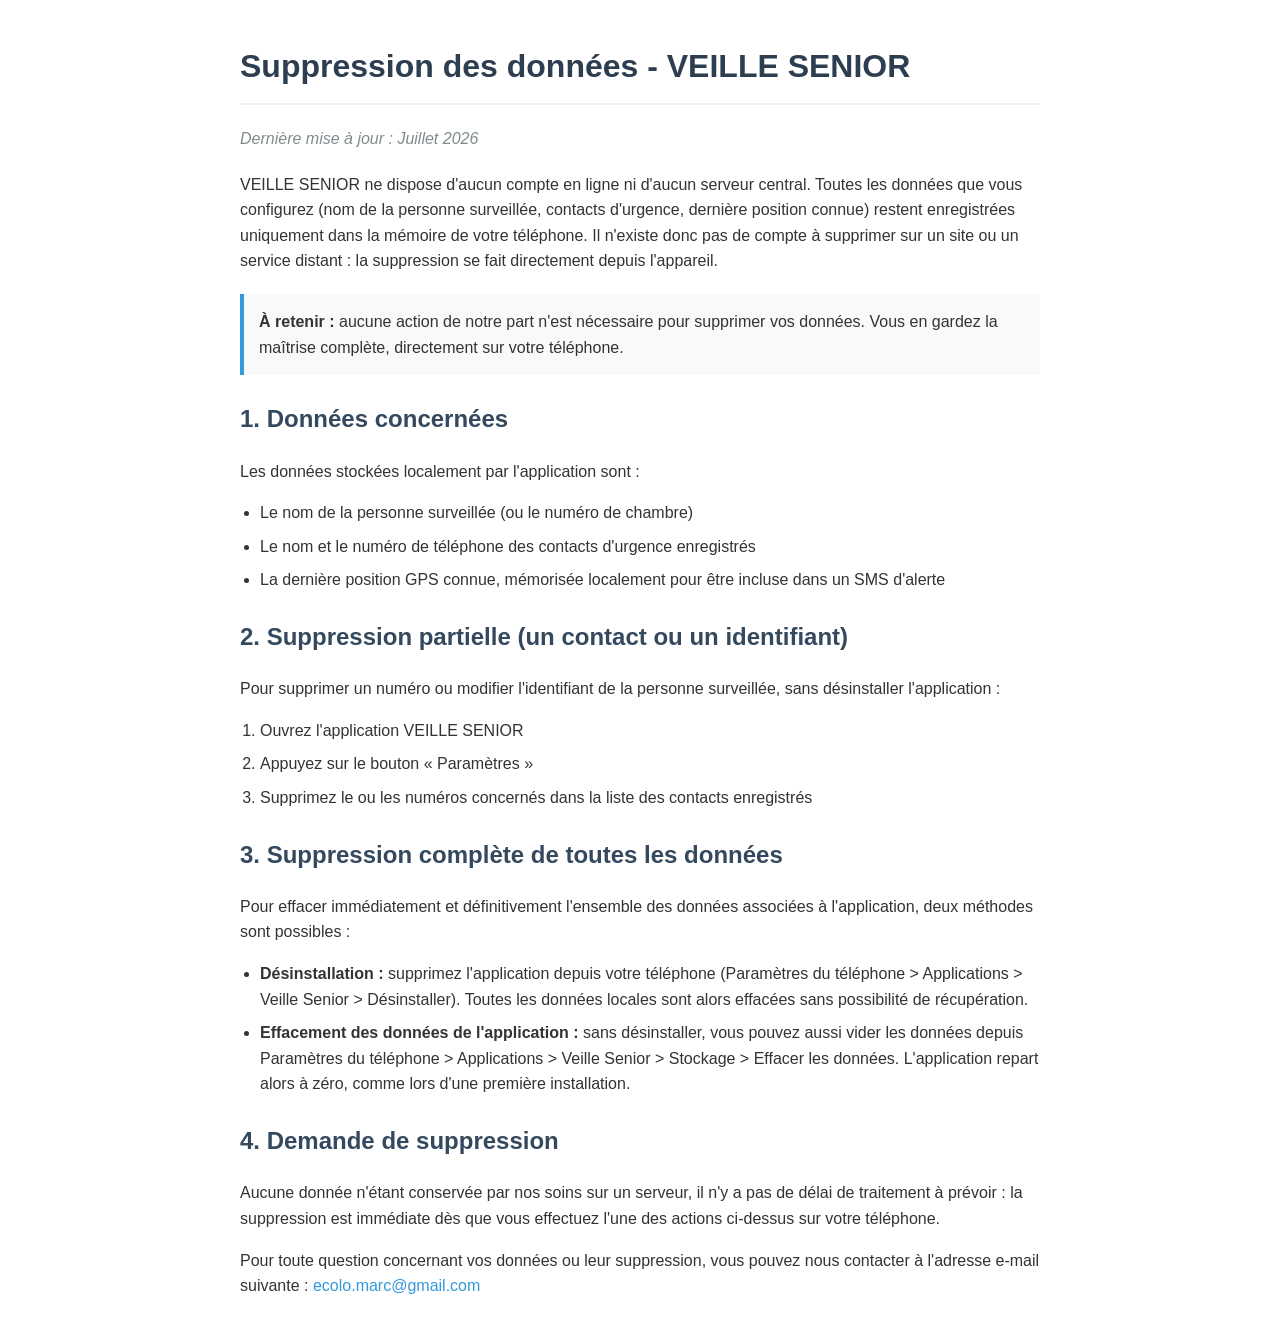
==== delete-data.html @ 9bf7fa1d "Add delete-data.html with data deletion instructions This HTML file provides instructions for deleti" ====
<!DOCTYPE html>
<html lang="fr">
<head>
    <meta charset="UTF-8">
    <meta name="viewport" content="width=device-width, initial-scale=1.0">
    <title>Suppression des données - VEILLE SENIOR</title>
    <style>
        body {
            font-family: Arial, sans-serif;
            line-height: 1.6;
            color: #333;
            max-width: 800px;
            margin: 0 auto;
            padding: 20px;
        }
        h1 {
            color: #2c3e50;
            border-bottom: 2px solid #ecf0f1;
            padding-bottom: 10px;
        }
        h2 {
            color: #34495e;
            margin-top: 25px;
        }
        .date {
            font-style: italic;
            color: #7f8c8d;
            margin-bottom: 20px;
        }
        .highlight {
            background-color: #f8f9fa;
            border-left: 4px solid #3498db;
            padding: 15px;
            margin: 20px 0;
        }
        ul, ol {
            padding-left: 20px;
        }
        li {
            margin-bottom: 8px;
        }
        a {
            color: #3498db;
            text-decoration: none;
        }
        a:hover {
            text-decoration: underline;
        }
    </style>
</head>
<body>

    <h1>Suppression des données - VEILLE SENIOR</h1>
    <p class="date">Dernière mise à jour : Juillet 2026</p>

    <p>VEILLE SENIOR ne dispose d'aucun compte en ligne ni d'aucun serveur central. Toutes les données que vous configurez (nom de la personne surveillée, contacts d'urgence, dernière position connue) restent enregistrées uniquement dans la mémoire de votre téléphone. Il n'existe donc pas de compte à supprimer sur un site ou un service distant : la suppression se fait directement depuis l'appareil.</p>

    <div class="highlight">
        <strong>À retenir :</strong> aucune action de notre part n'est nécessaire pour supprimer vos données. Vous en gardez la maîtrise complète, directement sur votre téléphone.
    </div>

    <h2>1. Données concernées</h2>
    <p>Les données stockées localement par l'application sont :</p>
    <ul>
        <li>Le nom de la personne surveillée (ou le numéro de chambre)</li>
        <li>Le nom et le numéro de téléphone des contacts d'urgence enregistrés</li>
        <li>La dernière position GPS connue, mémorisée localement pour être incluse dans un SMS d'alerte</li>
    </ul>

    <h2>2. Suppression partielle (un contact ou un identifiant)</h2>
    <p>Pour supprimer un numéro ou modifier l'identifiant de la personne surveillée, sans désinstaller l'application :</p>
    <ol>
        <li>Ouvrez l'application VEILLE SENIOR</li>
        <li>Appuyez sur le bouton « Paramètres »</li>
        <li>Supprimez le ou les numéros concernés dans la liste des contacts enregistrés</li>
    </ol>

    <h2>3. Suppression complète de toutes les données</h2>
    <p>Pour effacer immédiatement et définitivement l'ensemble des données associées à l'application, deux méthodes sont possibles :</p>
    <ul>
        <li><strong>Désinstallation :</strong> supprimez l'application depuis votre téléphone (Paramètres du téléphone &gt; Applications &gt; Veille Senior &gt; Désinstaller). Toutes les données locales sont alors effacées sans possibilité de récupération.</li>
        <li><strong>Effacement des données de l'application :</strong> sans désinstaller, vous pouvez aussi vider les données depuis Paramètres du téléphone &gt; Applications &gt; Veille Senior &gt; Stockage &gt; Effacer les données. L'application repart alors à zéro, comme lors d'une première installation.</li>
    </ul>

    <h2>4. Demande de suppression</h2>
    <p>Aucune donnée n'étant conservée par nos soins sur un serveur, il n'y a pas de délai de traitement à prévoir : la suppression est immédiate dès que vous effectuez l'une des actions ci-dessus sur votre téléphone.</p>
    <p>Pour toute question concernant vos données ou leur suppression, vous pouvez nous contacter à l'adresse e-mail suivante : <a href="mailto:ecolo.marc@gmail.com">ecolo.marc@gmail.com</a></p>

</body>
</html>
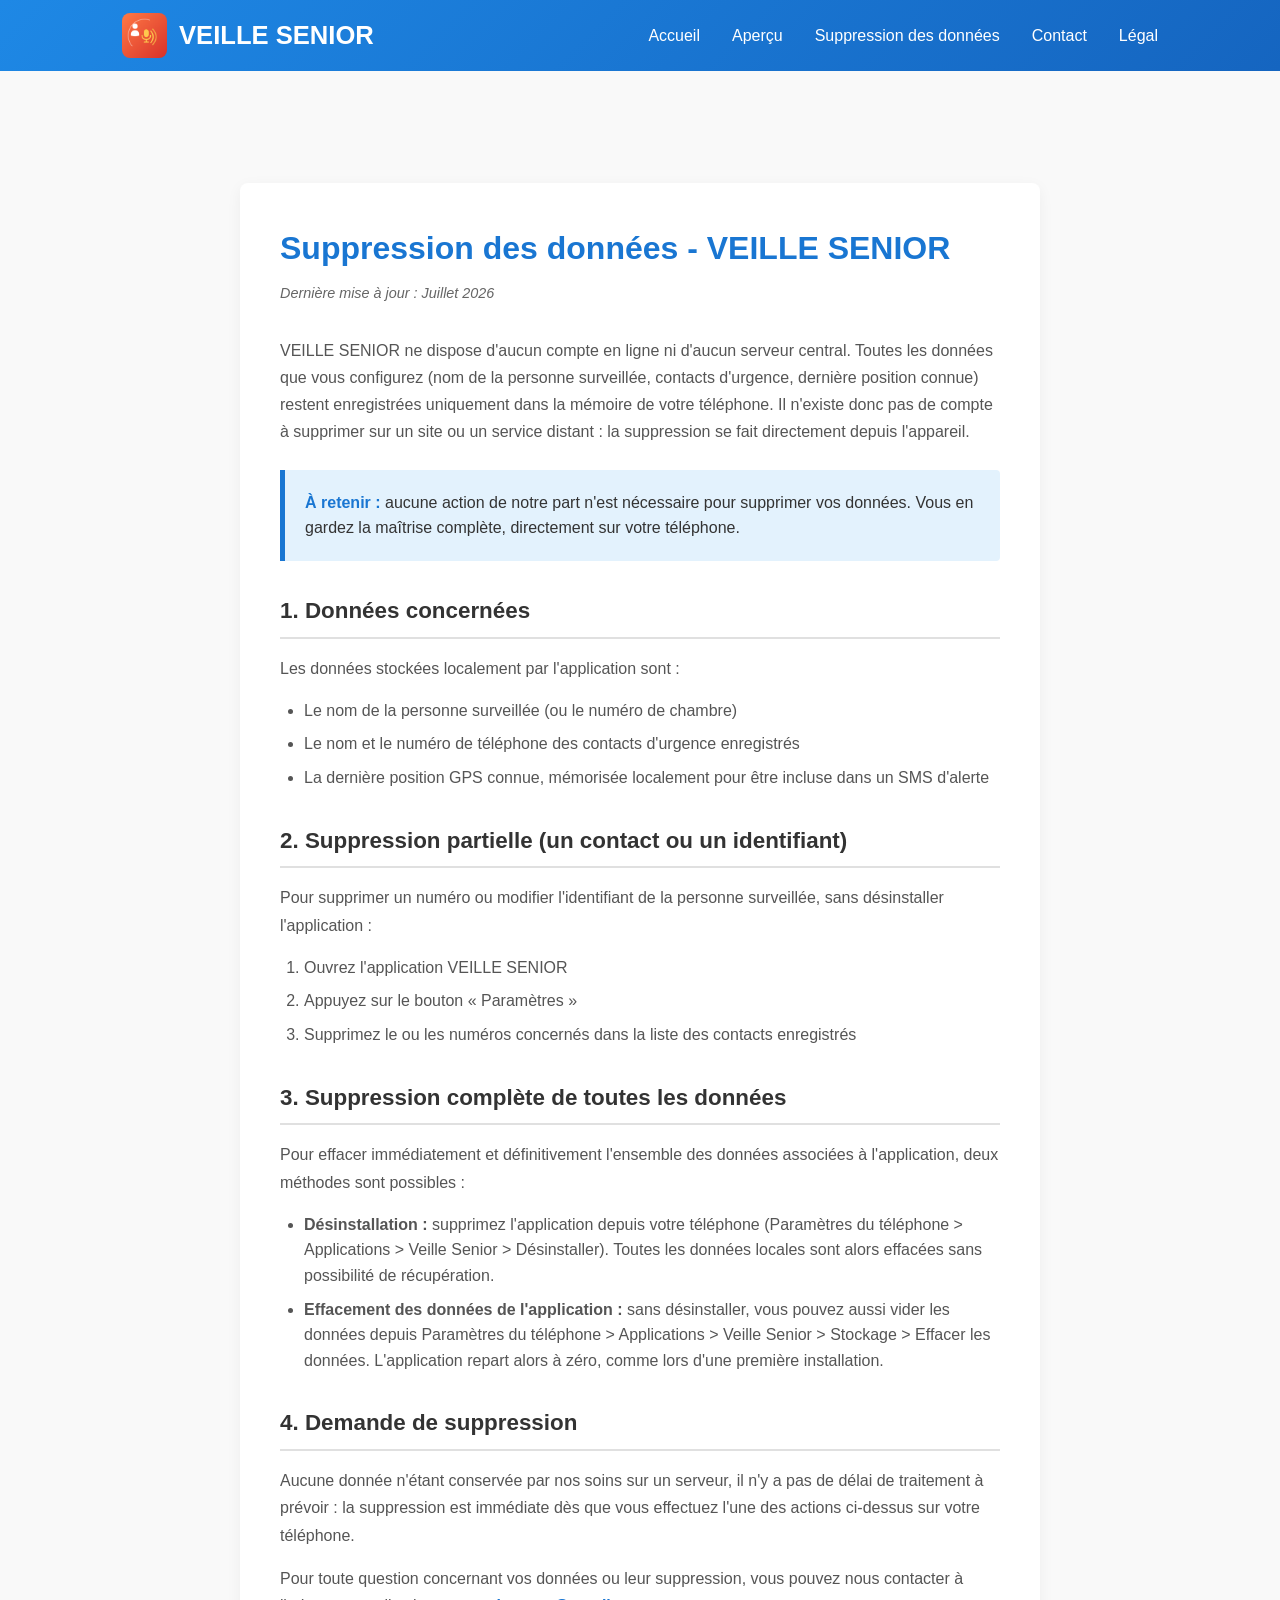
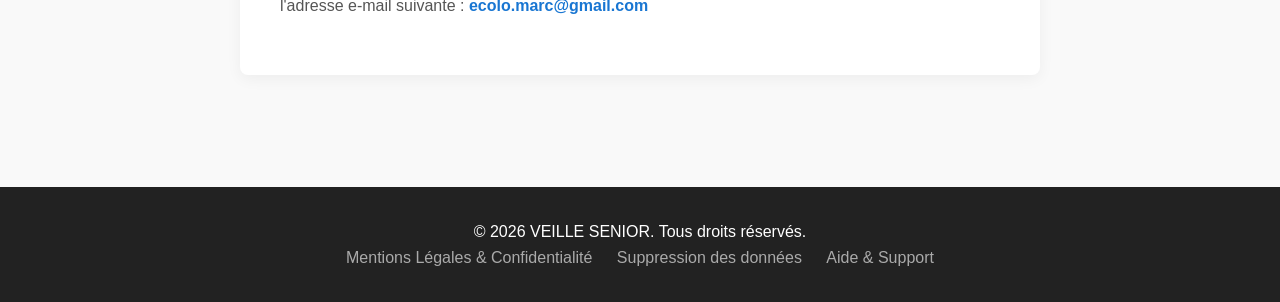
==== commit 6fe589ec: "Refactor delete-data.html for improved layout and style" ====
--- a/delete-data.html
+++ b/delete-data.html
@@ -4,87 +4,160 @@
     <meta charset="UTF-8">
     <meta name="viewport" content="width=device-width, initial-scale=1.0">
     <title>Suppression des données - VEILLE SENIOR</title>
+    <!-- Réutilisation du fichier CSS externe de l'index pour garder le même style -->
+    <link rel="stylesheet" href="style.css">
     <style>
-        body {
-            font-family: Arial, sans-serif;
-            line-height: 1.6;
-            color: #333;
+        /* Styles spécifiques pour mettre en page le texte de cette page tout en respectant la charte graphique */
+        .content-section {
+            padding: 4rem 1rem;
+            background-color: #f9f9f9;
+        }
+        .content-container {
             max-width: 800px;
             margin: 0 auto;
-            padding: 20px;
+            background: #ffffff;
+            padding: 2.5rem;
+            border-radius: 8px;
+            box-shadow: 0 4px 15px rgba(0,0,0,0.05);
         }
-        h1 {
-            color: #2c3e50;
-            border-bottom: 2px solid #ecf0f1;
-            padding-bottom: 10px;
+        .content-container h1 {
+            color: #1976d2; /* Couleur identique au texte VIDEO de l'index */
+            font-size: 2rem;
+            margin-bottom: 0.5rem;
         }
-        h2 {
-            color: #34495e;
-            margin-top: 25px;
+        .date-update {
+            font-style: italic;
+            color: #666;
+            margin-bottom: 2rem;
+            font-size: 0.9rem;
         }
-        .date {
-            font-style: italic;
-            color: #7f8c8d;
-            margin-bottom: 20px;
+        .content-container h2 {
+            color: #333;
+            font-size: 1.4rem;
+            margin-top: 2rem;
+            margin-bottom: 1rem;
+            border-bottom: 2px solid #e0e0e0;
+            padding-bottom: 0.5rem;
         }
-        .highlight {
-            background-color: #f8f9fa;
-            border-left: 4px solid #3498db;
-            padding: 15px;
-            margin: 20px 0;
+        .content-container p {
+            margin-bottom: 1rem;
+            color: #555;
+            line-height: 1.7;
         }
-        ul, ol {
-            padding-left: 20px;
+        .info-box {
+            background-color: #e3f2fd;
+            border-left: 5px solid #1976d2;
+            padding: 1.25rem;
+            margin: 1.5rem 0;
+            border-radius: 0 4px 4px 0;
         }
-        li {
-            margin-bottom: 8px;
+        .info-box strong {
+            color: #1976d2;
         }
-        a {
-            color: #3498db;
+        .content-container ul, .content-container ol {
+            margin-bottom: 1.5rem;
+            padding-left: 1.5rem;
+        }
+        .content-container li {
+            margin-bottom: 0.5rem;
+            color: #555;
+            line-height: 1.6;
+        }
+        .content-container a {
+            color: #1976d2;
             text-decoration: none;
+            font-weight: bold;
         }
-        a:hover {
+        .content-container a:hover {
             text-decoration: underline;
+        }
+        @media (max-width: 768px) {
+            .content-container {
+                padding: 1.5rem;
+            }
         }
     </style>
 </head>
 <body>
 
-    <h1>Suppression des données - VEILLE SENIOR</h1>
-    <p class="date">Dernière mise à jour : Juillet 2026</p>
+<header>
+    <nav>
+        <div class="logo-container">
+            <a href="index.html" class="logo-link">
+                <img src="logo.png" alt="Logo AlertMarc" class="logo-img">
+                <span class="logo">VEILLE SENIOR</span>
+            </a>
+        </div>
 
-    <p>VEILLE SENIOR ne dispose d'aucun compte en ligne ni d'aucun serveur central. Toutes les données que vous configurez (nom de la personne surveillée, contacts d'urgence, dernière position connue) restent enregistrées uniquement dans la mémoire de votre téléphone. Il n'existe donc pas de compte à supprimer sur un site ou un service distant : la suppression se fait directement depuis l'appareil.</p>
+        <div class="menu-toggle" id="mobile-menu">
+            <span class="bar"></span>
+            <span class="bar"></span>
+            <span class="bar"></span>
+        </div>
 
-    <div class="highlight">
-        <strong>À retenir :</strong> aucune action de notre part n'est nécessaire pour supprimer vos données. Vous en gardez la maîtrise complète, directement sur votre téléphone.
+        <ul class="nav-links">
+            <li><a href="index.html">Accueil</a></li>
+            <li><a href="index.html#preview">Aperçu</a></li>
+            <li><a href="delete-data.html">Suppression des données</a></li>
+            <li><a href="contact.html">Contact</a></li>
+            <li><a href="privacy.html">Légal</a></li>
+        </ul>
+    </nav>
+</header>
+
+<section class="content-section">
+    <div class="container">
+        <div class="content-container">
+            <h1>Suppression des données - VEILLE SENIOR</h1>
+            <div class="date-update">Dernière mise à jour : Juillet 2026</div>
+
+            <p>VEILLE SENIOR ne dispose d'aucun compte en ligne ni d'aucun serveur central. Toutes les données que vous configurez (nom de la personne surveillée, contacts d'urgence, dernière position connue) restent enregistrées uniquement dans la mémoire de votre téléphone. Il n'existe donc pas de compte à supprimer sur un site ou un service distant : la suppression se fait directement depuis l'appareil.</p>
+
+            <div class="info-box">
+                <strong>À retenir :</strong> aucune action de notre part n'est nécessaire pour supprimer vos données. Vous en gardez la maîtrise complète, directement sur votre téléphone.
+            </div>
+
+            <h2>1. Données concernées</h2>
+            <p>Les données stockées localement par l'application sont :</p>
+            <ul>
+                <li>Le nom de la personne surveillée (ou le numéro de chambre)</li>
+                <li>Le nom et le numéro de téléphone des contacts d'urgence enregistrés</li>
+                <li>La dernière position GPS connue, mémorisée localement pour être incluse dans un SMS d'alerte</li>
+            </ul>
+
+            <h2>2. Suppression partielle (un contact ou un identifiant)</h2>
+            <p>Pour supprimer un numéro ou modifier l'identifiant de la personne surveillée, sans désinstaller l'application :</p>
+            <ol>
+                <li>Ouvrez l'application VEILLE SENIOR</li>
+                <li>Appuyez sur le bouton « Paramètres »</li>
+                <li>Supprimez le ou les numéros concernés dans la liste des contacts enregistrés</li>
+            </ol>
+
+            <h2>3. Suppression complète de toutes les données</h2>
+            <p>Pour effacer immédiatement et définitivement l'ensemble des données associées à l'application, deux méthodes sont possibles :</p>
+            <ul>
+                <li><strong>Désinstallation :</strong> supprimez l'application depuis votre téléphone (Paramètres du téléphone &gt; Applications &gt; Veille Senior &gt; Désinstaller). Toutes les données locales sont alors effacées sans possibilité de récupération.</li>
+                <li><strong>Effacement des données de l'application :</strong> sans désinstaller, vous pouvez aussi vider les données depuis Paramètres du téléphone &gt; Applications &gt; Veille Senior &gt; Stockage &gt; Effacer les données. L'application repart alors à zéro, comme lors d'une première installation.</li>
+            </ul>
+
+            <h2>4. Demande de suppression</h2>
+            <p>Aucune donnée n'étant conservée par nos soins sur un serveur, il n'y a pas de délai de traitement à prévoir : la suppression est immédiate dès que vous effectuez l'une des actions ci-dessus sur votre téléphone.</p>
+            <p>Pour toute question concernant vos données ou leur suppression, vous pouvez nous contacter à l'adresse e-mail suivante : <a href="mailto:ecolo.marc@gmail.com">ecolo.marc@gmail.com</a></p>
+        </div>
     </div>
+</section>
 
-    <h2>1. Données concernées</h2>
-    <p>Les données stockées localement par l'application sont :</p>
-    <ul>
-        <li>Le nom de la personne surveillée (ou le numéro de chambre)</li>
-        <li>Le nom et le numéro de téléphone des contacts d'urgence enregistrés</li>
-        <li>La dernière position GPS connue, mémorisée localement pour être incluse dans un SMS d'alerte</li>
-    </ul>
+<footer>
+    <p>&copy; 2026 VEILLE SENIOR. Tous droits réservés.</p>
 
-    <h2>2. Suppression partielle (un contact ou un identifiant)</h2>
-    <p>Pour supprimer un numéro ou modifier l'identifiant de la personne surveillée, sans désinstaller l'application :</p>
-    <ol>
-        <li>Ouvrez l'application VEILLE SENIOR</li>
-        <li>Appuyez sur le bouton « Paramètres »</li>
-        <li>Supprimez le ou les numéros concernés dans la liste des contacts enregistrés</li>
-    </ol>
+    <div class="footer-links">
+        <a href="privacy.html">Mentions Légales & Confidentialité</a>
+        <a href="delete-data.html">Suppression des données</a>
+        <a href="contact.html">Aide & Support</a>
+    </div>
+</footer>
 
-    <h2>3. Suppression complète de toutes les données</h2>
-    <p>Pour effacer immédiatement et définitivement l'ensemble des données associées à l'application, deux méthodes sont possibles :</p>
-    <ul>
-        <li><strong>Désinstallation :</strong> supprimez l'application depuis votre téléphone (Paramètres du téléphone &gt; Applications &gt; Veille Senior &gt; Désinstaller). Toutes les données locales sont alors effacées sans possibilité de récupération.</li>
-        <li><strong>Effacement des données de l'application :</strong> sans désinstaller, vous pouvez aussi vider les données depuis Paramètres du téléphone &gt; Applications &gt; Veille Senior &gt; Stockage &gt; Effacer les données. L'application repart alors à zéro, comme lors d'une première installation.</li>
-    </ul>
-
-    <h2>4. Demande de suppression</h2>
-    <p>Aucune donnée n'étant conservée par nos soins sur un serveur, il n'y a pas de délai de traitement à prévoir : la suppression est immédiate dès que vous effectuez l'une des actions ci-dessus sur votre téléphone.</p>
-    <p>Pour toute question concernant vos données ou leur suppression, vous pouvez nous contacter à l'adresse e-mail suivante : <a href="mailto:ecolo.marc@gmail.com">ecolo.marc@gmail.com</a></p>
-
+    <!-- Réutilisation du script pour assurer le fonctionnement du menu mobile -->
+    <script src="script.js"></script>
 </body>
 </html>
--- a/style.css
+++ b/style.css
@@ -0,0 +1,105 @@
+/* --- RESET & BASE --- */
+* { margin: 0; padding: 0; box-sizing: border-box; }
+
+body {
+    font-family: 'Segoe UI', Tahoma, Geneva, Verdana, sans-serif;
+    line-height: 1.6;
+    background-color: #f8f9fa;
+    color: #333;
+    overflow-x: hidden;
+}
+
+/* --- NAVIGATION --- */
+header {
+    background: linear-gradient(135deg, #1e88e5, #1565c0);
+    color: white;
+    padding: 0.8rem 0;
+    position: sticky;
+    top: 0;
+    z-index: 1000;
+}
+nav {
+    max-width: 1100px;
+    margin: 0 auto;
+    display: flex;
+    justify-content: space-between;
+    align-items: center;
+    padding: 0 2rem;
+}
+.logo-link { display: flex; align-items: center; gap: 12px; text-decoration: none; color: white; }
+.logo-img { height: 45px; width: auto; border-radius: 8px; background-color: white; }
+.logo { font-size: 1.6rem; font-weight: bold; color: white; }
+.nav-links { display: flex; gap: 2rem; list-style: none; }
+.nav-links a { color: white; text-decoration: none; font-weight: 500; }
+
+/* --- HERO (STRUCTURE CONSERVÉE AVEC QR CODE COALIGNÉ) --- */
+.hero {
+    background: linear-gradient(rgba(0,0,0,0.6), rgba(0,0,0,0.6)), url('https://images.unsplash.com/photo-1512428559087-560fa5ceab42?ixlib=rb-1.2.1&auto=format&fit=crop&w=1350&q=80');
+    background-size: cover; background-position: center;
+    color: white; padding: 100px 20px;
+    display: flex; justify-content: center; align-items: center;
+}
+.hero-container {
+    max-width: 1100px; width: 100%;
+    display: flex; align-items: center; justify-content: space-between;
+    gap: 40px; text-align: left;
+}
+.hero-qrcode { flex: 0 0 auto; margin-left: 20px; }
+.qrcode-img {
+    width: 180px; height: auto; border-radius: 12px;
+    box-shadow: 0 8px 25px rgba(0,0,0,0.3);
+    background-color: white; padding: 10px; display: block;
+}
+.hero-content { flex: 1; }
+.hero h1 { font-size: 3rem; margin-bottom: 1rem; }
+.hero p { font-size: 1.2rem; margin-bottom: 2rem; max-width: 700px; }
+
+.btn {
+    background: #42a5f5; color: white; padding: 14px 30px; border: none;
+    border-radius: 50px; cursor: pointer; box-shadow: 0 4px 15px rgba(0,0,0,0.2);
+}
+.container { max-width: 1100px; margin: 0 auto; padding: 3rem 2rem; }
+.features { display: grid; grid-template-columns: repeat(auto-fit, minmax(280px, 1fr)); gap: 2rem; }
+.feature-card { background: white; padding: 2rem; border-radius: 10px; text-align: center; box-shadow: 0 4px 6px rgba(0,0,0,0.05); }
+
+/* --- CARROUSEL (VUE ORDINATEUR) --- */
+.preview-section { background-color: #f1f3f5; width: 100%; padding: 3rem 0; }
+.gallery-container {
+    align-items: center; display: flex;
+    height: 500px; margin: 0 auto; max-width: 600px; position: relative;
+}
+.gallery-item {
+    height: 100%; width: auto; object-fit: contain;
+    opacity: 0; position: absolute; transition: all 0.4s ease-in-out;
+    z-index: 0; border-radius: 15px;
+}
+.gallery-item-1 { left: 25%; height: 70%; opacity: 0.4; transform: translateX(-50%); z-index: 1; }
+.gallery-item-2 { left: 38%; height: 85%; opacity: 0.7; transform: translateX(-50%); z-index: 1; }
+.gallery-item-3 { left: 50%; height: 100%; opacity: 1; transform: translateX(-50%); z-index: 2; box-shadow: 0 10px 30px rgba(0,0,0,0.3); }
+
+/* --- FOOTER --- */
+footer { background: #222; color: white; text-align: center; padding: 2rem 0; }
+.footer-links a { color: #aaa; margin: 0 10px; text-decoration: none; }
+
+/* --- ADAPTATION MOBILE --- */
+@media (max-width: 768px) {
+    .menu-toggle { display: flex; flex-direction: column; gap: 5px; cursor: pointer; }
+    .menu-toggle .bar { width: 25px; height: 3px; background: white; }
+    .nav-links { 
+        display: none; position: absolute; top: 65px; left: 0; 
+        width: 100%; background: #1565c0; flex-direction: column; padding: 1rem; 
+    }
+    .nav-links.active { display: flex; }
+    
+    .hero-container { flex-direction: column-reverse; text-align: center; gap: 30px; }
+    .hero-qrcode { margin-left: 0; }
+    .qrcode-img { width: 150px; margin: 0 auto; }
+    .hero h1 { font-size: 2.2rem; }
+    .hero p { font-size: 1rem; }
+
+    .gallery-container { height: 350px !important; }
+    .gallery-item { height: 100% !important; width: auto !important; }
+    .gallery-item-1 { left: 15% !important; height: 70% !important; }
+    .gallery-item-2 { left: 32% !important; height: 85% !important; }
+    .gallery-item-3 { left: 50% !important; height: 100% !important; }
+}
